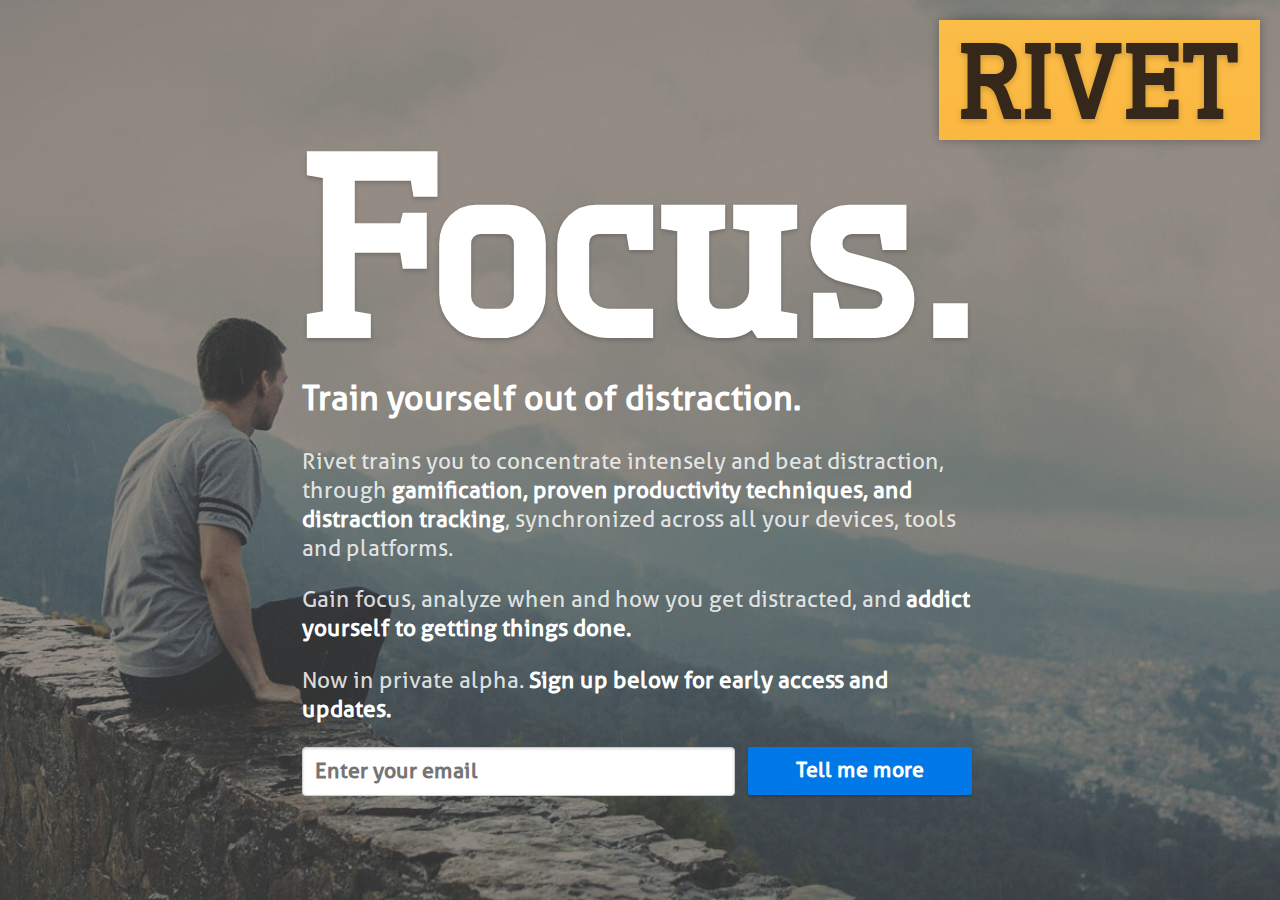
==== v2/index.html @ d30315fa "Host v1 and v2 at the same time" ====
<html>
<head>
    <title>RIVET - Build Focus</title>
    <meta name="viewport" content="width=device-width, initial-scale=1" />

    <meta name="description" content="Concentrate. Through gamification, distraction tracking and proven productivity techniques, Rivet teaches you to focus completely." />

    <link rel="stylesheet" href="pure-min.css" />

    <link rel="stylesheet" href="style.css" />
    <link rel="stylesheet" href="style-mobile.css" media="(max-width: 800px)" />
</head>
<body>
<div class="splash-block">
    <div class="logo">
        <h1>RIVET</h1>
    </div>

    <main>
        <h2 class="headline"><span class="kern-f">F</span><span class="kern-o">o</span>cus.</h2>
        <div class="headline-follow-block">
            <div class="intro">
                <h2>Train yourself out of distraction.</h2>
                <p>
                    Rivet trains you to concentrate intensely and beat distraction, through <strong>gamification,
                    proven productivity techniques, and distraction tracking</strong>, synchronized across all your
                    devices, tools and platforms.
                </p>
                <p>
                Gain focus, analyze when and how you get distracted, and <strong>addict yourself to getting things done.</strong>
                </p>
                <p>
                Now in private alpha. <strong>Sign up below for early access and updates.</strong>
                </p>
            </div>
            <div class="signupForm">
                <form action="https://riveted.us10.list-manage.com/subscribe/post?u=f4a8c5c6bb0becec234a84789&amp;id=6c3e05dd02" method="post"
                      id="mc-embedded-subscribe-form" name="mc-embedded-subscribe-form" class="pure-form" target="_blank" novalidate>
                    <input type="email" value="" name="EMAIL" class="required email" id="mce-EMAIL" placeholder="Enter your email">

                    <!-- real people should not fill this in and expect good things - do not remove this or risk form bot signups-->
                    <div style="position: absolute; left: -5000px;"><input type="text" name="b_f4a8c5c6bb0becec234a84789_6c3e05dd02" tabindex="-1" value=""></div>

                    <input type="submit" value="Tell me more" class="pure-button pure-button-primary"
                           name="subscribe" id="mc-embedded-subscribe" >
                </form>
            </div>
        </div>
    </main>
</div>

<script>
    (function(i,s,o,g,r,a,m){i['GoogleAnalyticsObject']=r;i[r]=i[r]||function(){
        (i[r].q=i[r].q||[]).push(arguments)},i[r].l=1*new Date();a=s.createElement(o),
            m=s.getElementsByTagName(o)[0];a.async=1;a.src=g;m.parentNode.insertBefore(a,m)
    })(window,document,'script','https://www.google-analytics.com/analytics.js','ga');

    ga('create', 'UA-62702200-1', 'auto');
    ga('send', 'pageview');
</script>

</body>
</html>
---- v2/style.css ----
@font-face {
    font-family: 'tertreextra_bold';
    src: url('fonts/tertre-xbol-webfont.eot');
    src: url('fonts/tertre-xbol-webfont.eot?#iefix') format('embedded-opentype'),
    url('fonts/tertre-xbol-webfont.woff2') format('woff2'),
    url('fonts/tertre-xbol-webfont.woff') format('woff'),
    url('fonts/tertre-xbol-webfont.ttf') format('truetype'),
    url('fonts/tertre-xbol-webfont.svg#tertreextra_bold') format('svg');
    font-weight: normal;
    font-style: normal;
}

@font-face {
    font-family: 'blackjack';
    src: url('fonts/black_jack.ttf') format('truetype');
    font-weight: normal;
    font-style: normal;
}

@font-face {
    font-family: 'aller';
    src: url('fonts/Aller_Rg.ttf') format('truetype'),
         url('fonts/aller.woff') format('woff');
    font-weight: normal;
    font-style: normal;
}

body {
    width: 100%;
    height: 100%;

    padding: 0;
    margin: 0;

    text-align: center;
    background-color: #384145;
}

main {
    margin: 0;
    display: inline-block;
    text-align: center;
    position: relative;
}

.splash-block {
    width: 100%;
    height: 100%;

    background-image: url('splash-back.jpg');
    background-position: 20% 0%;
    background-size: cover;

    box-shadow: 0 0 10px rgba(0,0,0,0.2);
}

.logo {
    padding: 20px;

    background-image: linear-gradient(#FBBD48, #FBB840);
    color: #35281a;

    position: absolute;
    right: 20px;
    top: 20px;

    box-shadow: 0 0 10px rgba(0,0,0,0.3);
}

.logo h1 {
    margin: 0;
    padding: 0;
    font-family: 'tertreextra_bold';
    font-weight: normal;
    font-size: 80pt;
    line-height: 60pt;
    text-shadow: 0 2px 6px rgba(0,0,0,0.2);
}

.headline {
    padding-top: 15vh;
    color: #fff;
    text-shadow: 0 2px 4px rgba(0,0,0,0.2);
    margin: 0;

    font-size: 200pt;
    line-height: 160pt;
    font-family: 'tertreextra_bold';
}

.headline .kern-o {
    letter-spacing: -10px;
}

.headline .kern-f {
    letter-spacing: -14px;
}

.headline-follow-block {
    position: absolute;
    text-align: left;
}

.intro {
    padding: 0;
    margin: 0;
    color: #fff;
    text-shadow: 0 0 1px rgba(0,0,0,0.1);

    font-family: 'aller', sans;
    font-size: 17pt;
}

.intro p {
    color: rgba(250, 250, 250, 0.85);
}

.intro strong {
    color: #fff;
}

.signupForm {
    padding: 0;
    margin-top: 0;
    font-family: aller;
    font-size: 16pt;
    font-weight: bold;
}

.signupForm input {
    box-sizing: border-box;
    float: left;
}

.signupForm input[type=email] {
    width: 64%;
    margin-right: 2%;
    margin-bottom: 5px;
    color: #101010;
}

.signupForm input[type=submit] {
    width: 33%;
    padding-bottom: 0.55em;
    box-shadow: 0 2px 2px rgba(0, 0, 0, 0.2);
}
---- v2/style-mobile.css ----
.logo {
    padding: 2vw;
}

.logo h1 {
    font-size: 8vw;
    line-height: 5vw;
}

.headline {
    padding-top: 14vw;
    font-size: 35vw;
    line-height: 28vw;
}

.signupForm input[type=email], .signupForm input[type=submit] {
    width: 98%;
    clear: both;
}
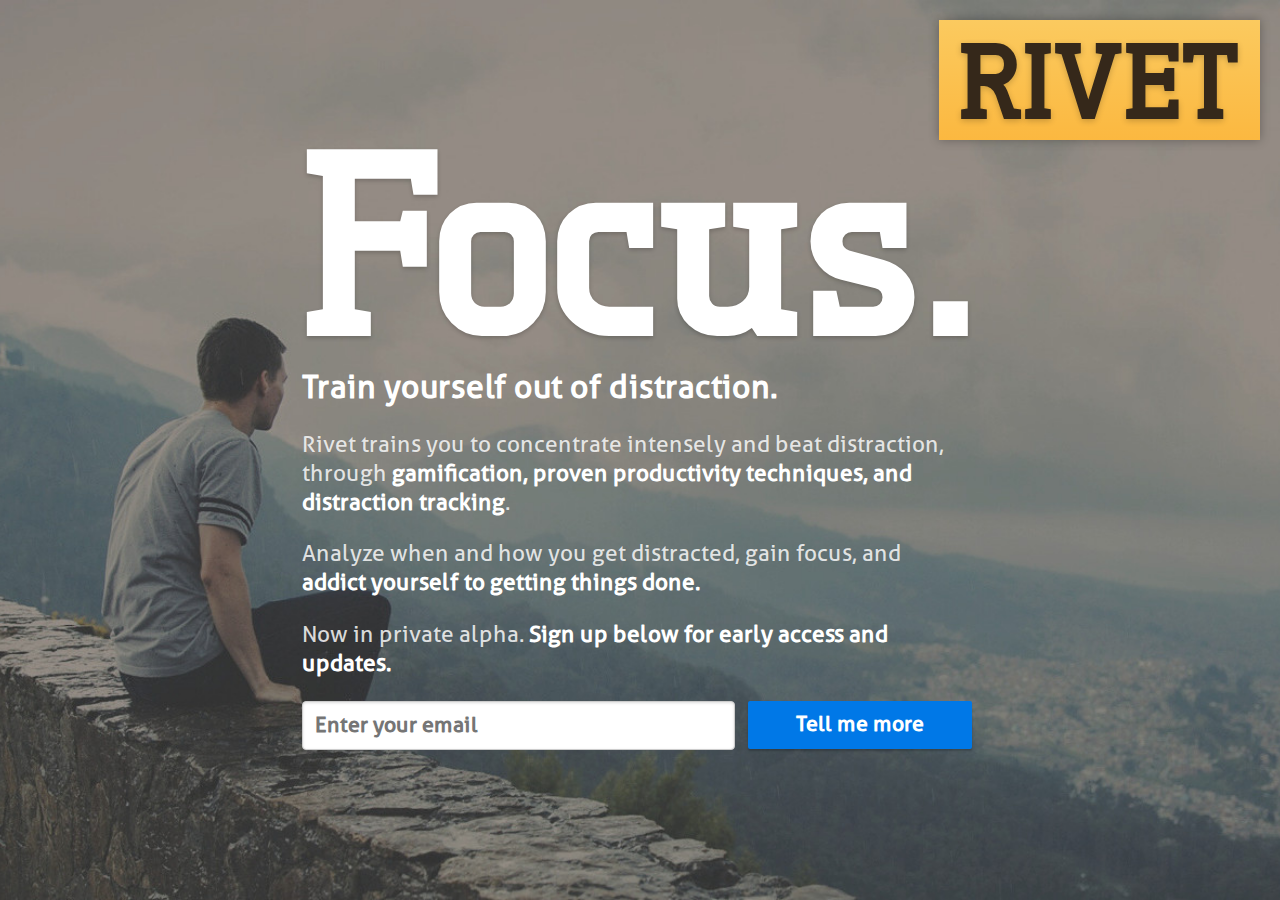
==== commit d769bf3c: "Pull in v2 updates from master" ====
--- a/v2/index.html
+++ b/v2/index.html
@@ -20,14 +20,13 @@
         <h2 class="headline"><span class="kern-f">F</span><span class="kern-o">o</span>cus.</h2>
         <div class="headline-follow-block">
             <div class="intro">
-                <h2>Train yourself out of distraction.</h2>
+                <h3>Train yourself out of distraction.</h3>
                 <p>
                     Rivet trains you to concentrate intensely and beat distraction, through <strong>gamification,
-                    proven productivity techniques, and distraction tracking</strong>, synchronized across all your
-                    devices, tools and platforms.
+                    proven productivity techniques, and distraction tracking</strong>.
                 </p>
                 <p>
-                Gain focus, analyze when and how you get distracted, and <strong>addict yourself to getting things done.</strong>
+                Analyze when and how you get distracted, gain focus, and <strong><span class="nowrap">addict yourself</span> to getting things done.</strong>
                 </p>
                 <p>
                 Now in private alpha. <strong>Sign up below for early access and updates.</strong>
--- a/v2/style.css
+++ b/v2/style.css
@@ -57,7 +57,8 @@
 .logo {
     padding: 20px;
 
-    background-image: linear-gradient(#FBBD48, #FBB840);
+    background-color: #FBB840;
+    background-image: linear-gradient(#FBCA5F, #FBB840);
     color: #35281a;
 
     position: absolute;
@@ -84,7 +85,7 @@
     margin: 0;
 
     font-size: 200pt;
-    line-height: 160pt;
+    line-height: 0.78;
     font-family: 'tertreextra_bold';
 }
 
@@ -108,10 +109,16 @@
     text-shadow: 0 0 1px rgba(0,0,0,0.1);
 
     font-family: 'aller', sans;
-    font-size: 17pt;
+}
+
+.intro h3 {
+    margin: 24px 0 0 0;
+    padding: 0;
+    font-size: 24pt;
 }
 
 .intro p {
+    font-size: 17pt;
     color: rgba(250, 250, 250, 0.85);
 }
 
@@ -143,4 +150,9 @@
     width: 33%;
     padding-bottom: 0.55em;
     box-shadow: 0 2px 2px rgba(0, 0, 0, 0.2);
+    margin-bottom: 25px;
+}
+
+.nowrap {
+    white-space: nowrap;
 }--- a/v2/style-mobile.css
+++ b/v2/style-mobile.css
@@ -1,3 +1,12 @@
+html, body {
+    height: auto;
+}
+
+.splash-block {
+    height: auto;
+    min-height: 100%;
+}
+
 .logo {
     padding: 2vw;
 }
@@ -13,8 +22,20 @@
     line-height: 28vw;
 }
 
+.intro p {
+    font-size: 14pt;
+}
+
+.intro h3 {
+    font-size: 20pt;
+}
+
 .signupForm input[type=email], .signupForm input[type=submit] {
     width: 98%;
     clear: both;
 }
 
+.headline-follow-block {
+    position: static;
+    margin: 0 5vw;
+}